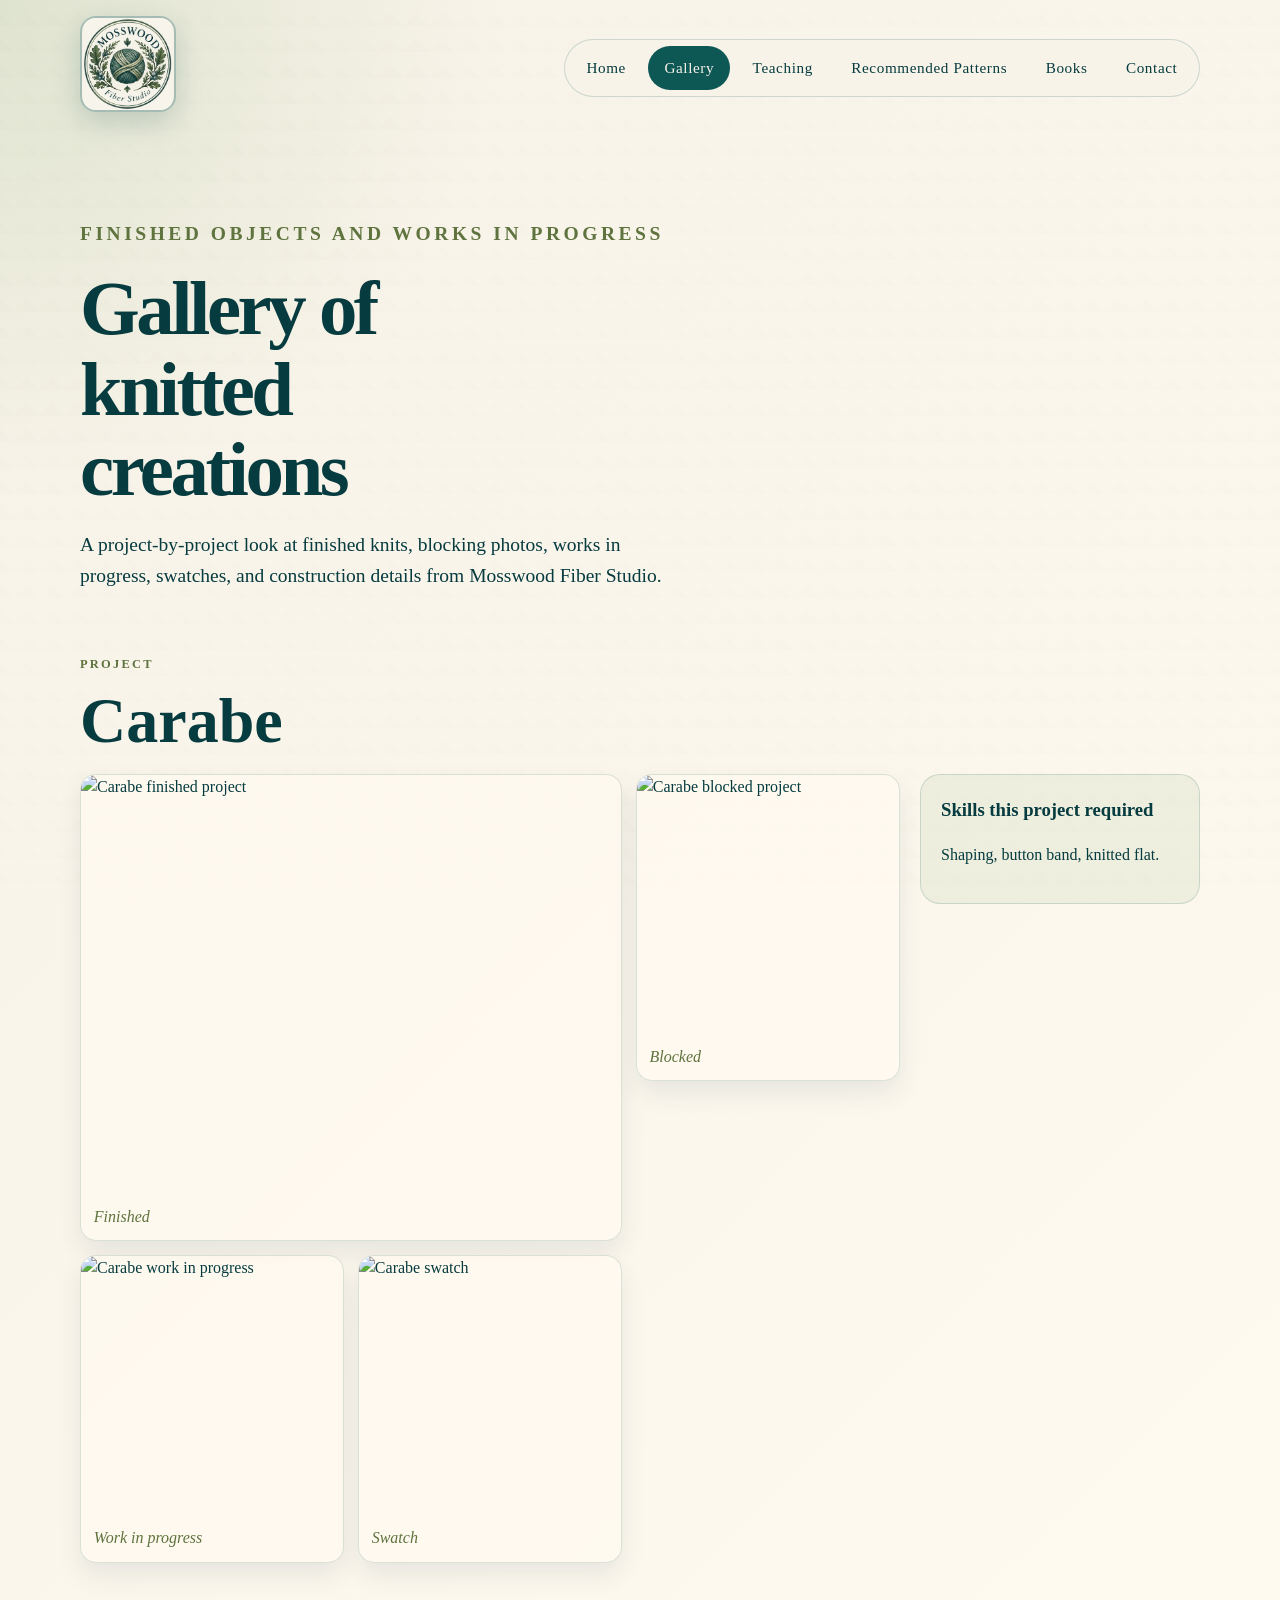
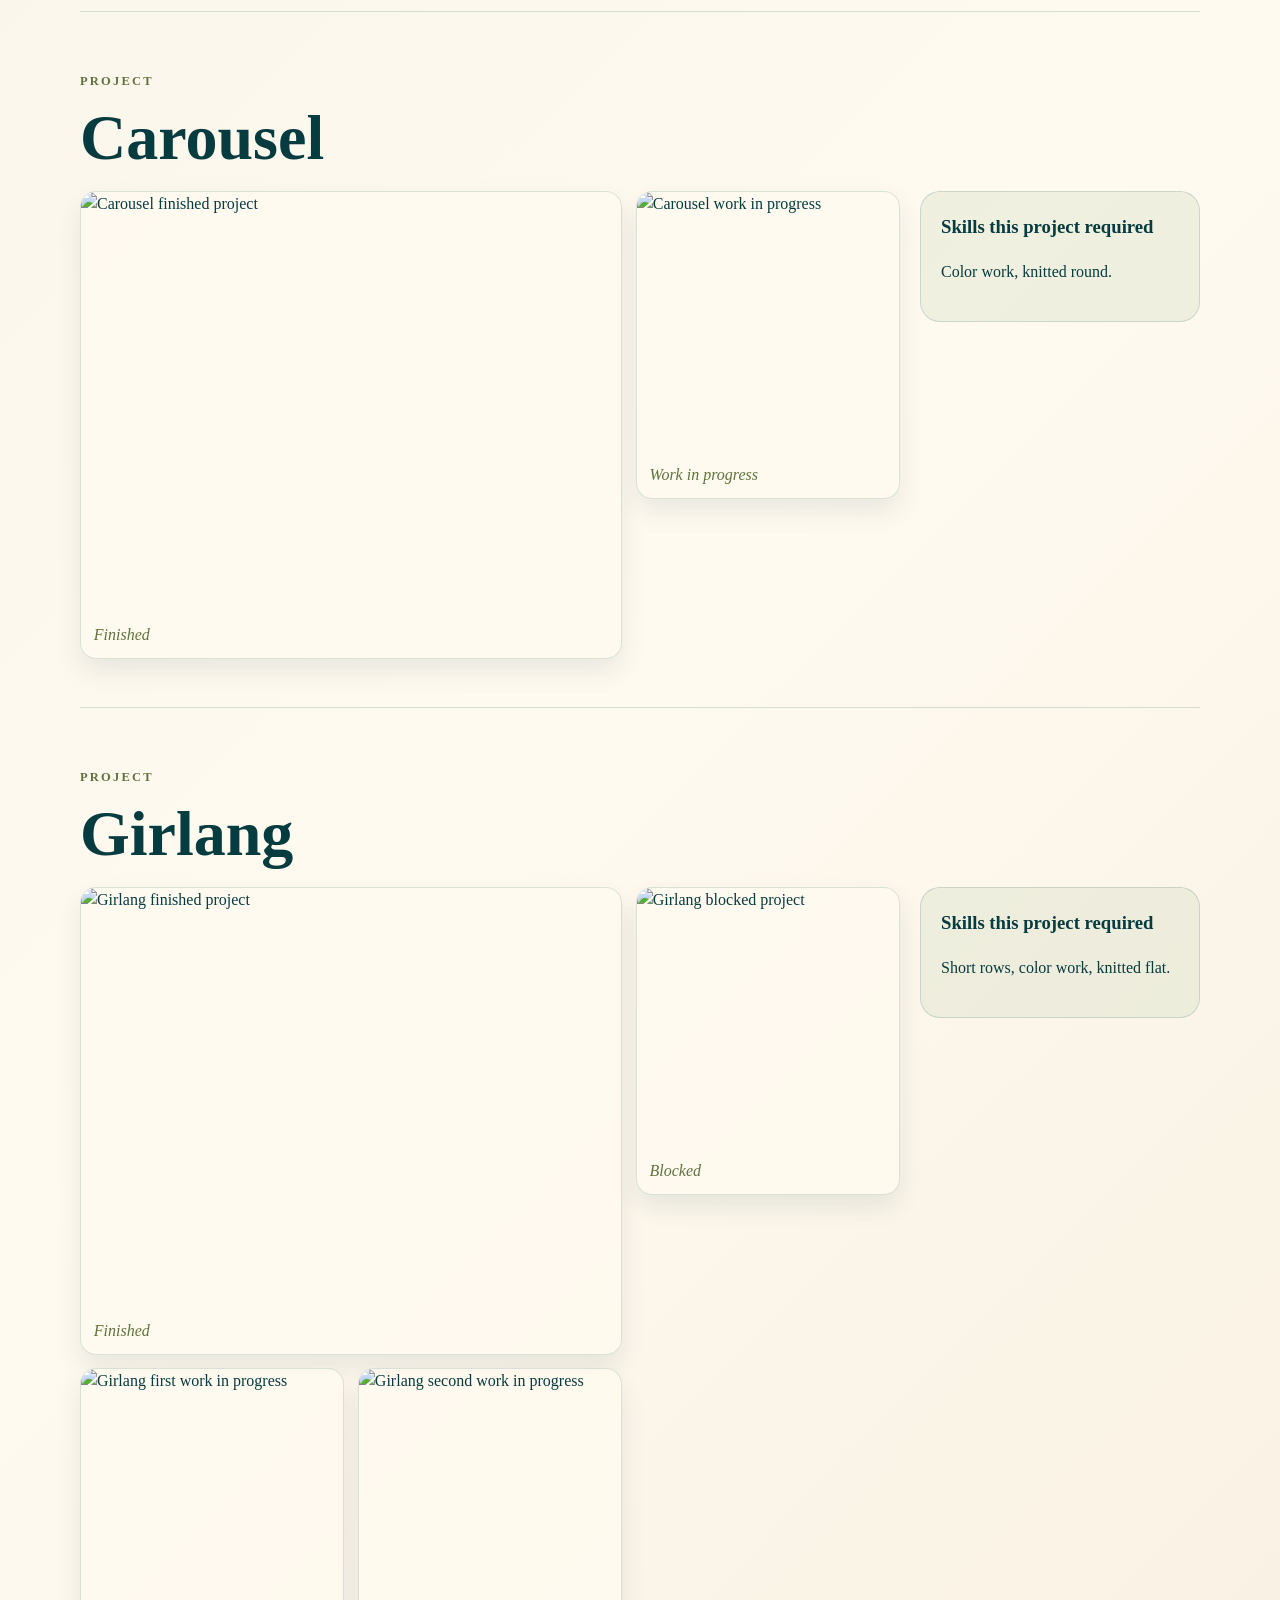
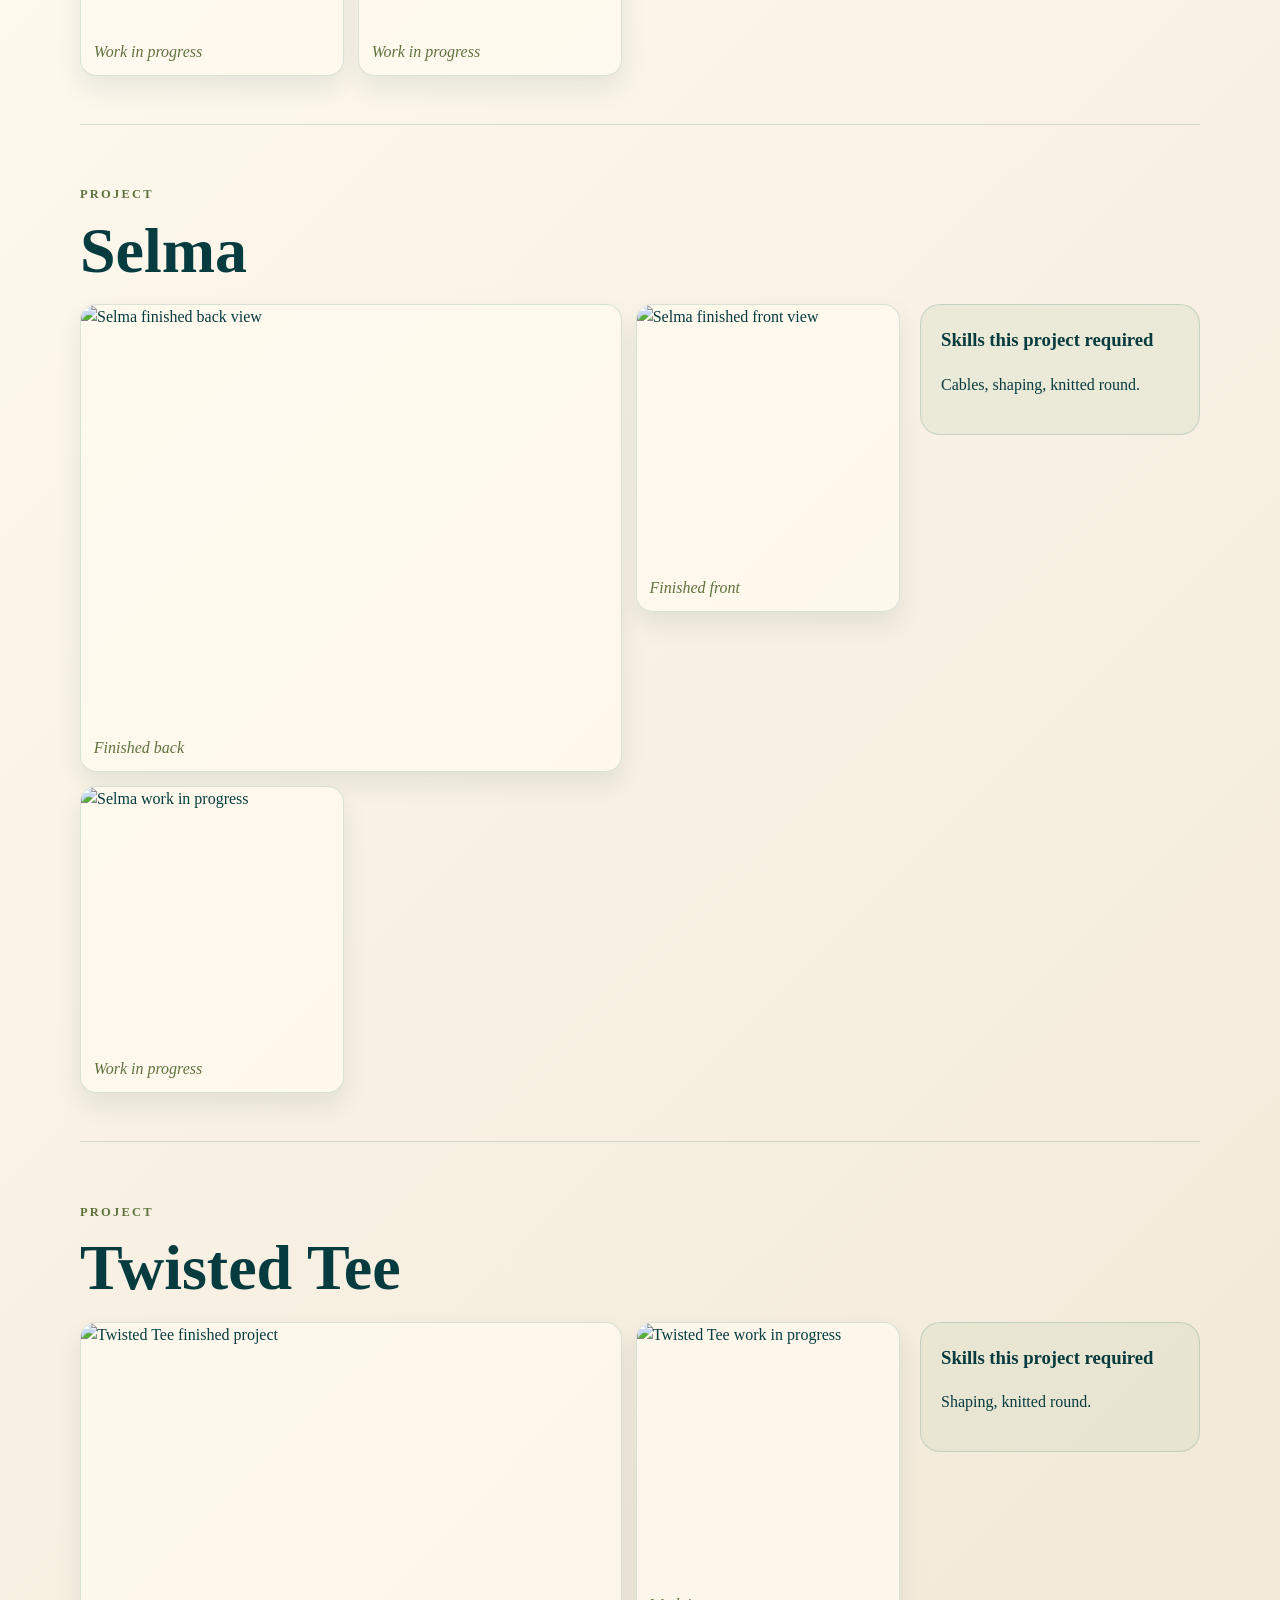
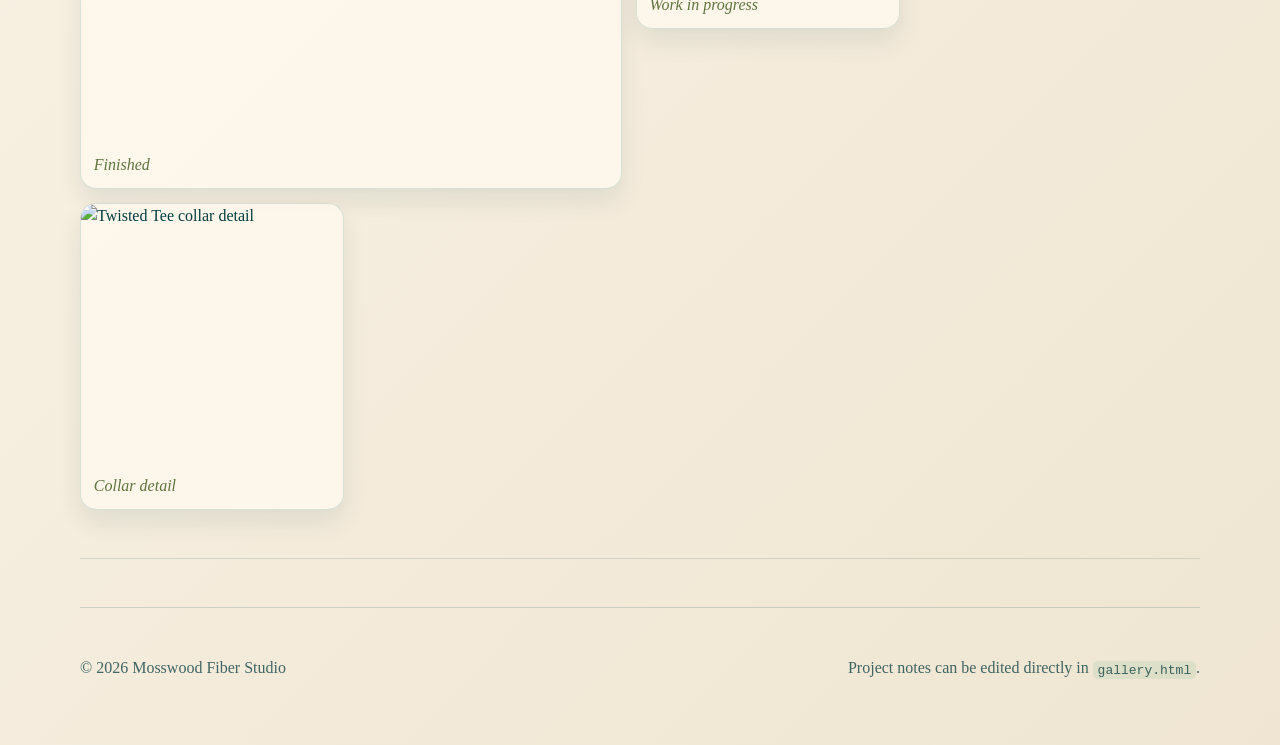
==== gallery.html @ 61875d59 "First draft" ====
<!doctype html>
<html lang="en">
  <head>
    <meta charset="utf-8">
    <meta name="viewport" content="width=device-width, initial-scale=1">
    <title>Gallery | Mosswood Fiber Studio</title>
    <meta name="description" content="Gallery of Mosswood Fiber Studio knitted creations.">
    <link rel="stylesheet" href="assets/styles.css">
  </head>
  <body>
    <header class="site-header">
      <a class="brand" href="index.html" aria-label="Mosswood Fiber Studio home">
        <img src="assets/images/mosswood-round-logo.jpg" alt="Mosswood Fiber Studio round yarn logo">
      </a>
      <button class="nav-toggle" aria-label="Navigation" onclick="document.body.classList.toggle('nav-open')">Menu</button>
      <nav class="site-nav" aria-label="Main navigation">
        <a href="index.html">Home</a>
        <a href="gallery.html" aria-current="page">Gallery</a>
        <a href="teaching.html">Teaching</a>
        <a href="recommended-patterns.html">Recommended Patterns</a>
        <a href="books.html">Books</a>
        <a href="contact.html">Contact</a>
      </nav>
    </header>

    <main class="page-shell">
      <section class="page-hero compact">
        <p class="eyebrow">Finished objects and works in progress</p>
        <h1>Gallery of knitted creations</h1>
        <p>
          A project-by-project look at finished knits, blocking photos, works in progress,
          swatches, and construction details from Mosswood Fiber Studio.
        </p>
      </section>

      <section class="project-gallery" aria-labelledby="carabe-gallery">
        <div class="project-header">
          <p class="eyebrow">Project</p>
          <h2 id="carabe-gallery">Carabe</h2>
        </div>
        <div class="project-images">
          <figure class="project-photo featured"><img src="assets/images/gallery/Carabe-final.jpeg" alt="Carabe finished project"><figcaption>Finished</figcaption></figure>
          <figure class="project-photo"><img src="assets/images/gallery/Carabe-blocked.jpeg" alt="Carabe blocked project"><figcaption>Blocked</figcaption></figure>
          <figure class="project-photo"><img src="assets/images/gallery/Carabe-wip.jpeg" alt="Carabe work in progress"><figcaption>Work in progress</figcaption></figure>
          <figure class="project-photo"><img src="assets/images/gallery/Carabe-swatch.jpeg" alt="Carabe swatch"><figcaption>Swatch</figcaption></figure>
        </div>
        <aside class="skills-note">
          <h3>Skills this project required</h3>
          <p>Shaping, button band, knitted flat.</p>
        </aside>
      </section>

      <section class="project-gallery" aria-labelledby="carousel-gallery">
        <div class="project-header">
          <p class="eyebrow">Project</p>
          <h2 id="carousel-gallery">Carousel</h2>
        </div>
        <div class="project-images">
          <figure class="project-photo featured"><img src="assets/images/gallery/Carousel-final.jpeg" alt="Carousel finished project"><figcaption>Finished</figcaption></figure>
          <figure class="project-photo"><img src="assets/images/gallery/Carousel-wip.jpeg" alt="Carousel work in progress"><figcaption>Work in progress</figcaption></figure>
        </div>
        <aside class="skills-note">
          <h3>Skills this project required</h3>
          <p>Color work, knitted round.</p>
        </aside>
      </section>

      <section class="project-gallery" aria-labelledby="girlang-gallery">
        <div class="project-header">
          <p class="eyebrow">Project</p>
          <h2 id="girlang-gallery">Girlang</h2>
        </div>
        <div class="project-images">
          <figure class="project-photo featured"><img src="assets/images/gallery/Girlang-finished.jpg" alt="Girlang finished project"><figcaption>Finished</figcaption></figure>
          <figure class="project-photo"><img src="assets/images/gallery/Girlang-blocked.jpg" alt="Girlang blocked project"><figcaption>Blocked</figcaption></figure>
          <figure class="project-photo"><img src="assets/images/gallery/Girlang-wip1.jpg" alt="Girlang first work in progress"><figcaption>Work in progress</figcaption></figure>
          <figure class="project-photo"><img src="assets/images/gallery/Girlang-wip2.jpg" alt="Girlang second work in progress"><figcaption>Work in progress</figcaption></figure>
        </div>
        <aside class="skills-note">
          <h3>Skills this project required</h3>
          <p>Short rows, color work, knitted flat.</p>
        </aside>
      </section>

      <section class="project-gallery" aria-labelledby="selma-gallery">
        <div class="project-header">
          <p class="eyebrow">Project</p>
          <h2 id="selma-gallery">Selma</h2>
        </div>
        <div class="project-images">
          <figure class="project-photo featured"><img src="assets/images/gallery/Selma-final-back.jpeg" alt="Selma finished back view"><figcaption>Finished back</figcaption></figure>
          <figure class="project-photo"><img src="assets/images/gallery/Selma-final-front.jpeg" alt="Selma finished front view"><figcaption>Finished front</figcaption></figure>
          <figure class="project-photo"><img src="assets/images/gallery/Selma-wip.jpeg" alt="Selma work in progress"><figcaption>Work in progress</figcaption></figure>
        </div>
        <aside class="skills-note">
          <h3>Skills this project required</h3>
          <p>Cables, shaping, knitted round.</p>
        </aside>
      </section>

      <section class="project-gallery" aria-labelledby="twisted-tee-gallery">
        <div class="project-header">
          <p class="eyebrow">Project</p>
          <h2 id="twisted-tee-gallery">Twisted Tee</h2>
        </div>
        <div class="project-images">
          <figure class="project-photo featured"><img src="assets/images/gallery/Twisted-tee-final.jpg" alt="Twisted Tee finished project"><figcaption>Finished</figcaption></figure>
          <figure class="project-photo"><img src="assets/images/gallery/Twisted-tee-wip.jpg" alt="Twisted Tee work in progress"><figcaption>Work in progress</figcaption></figure>
          <figure class="project-photo"><img src="assets/images/gallery/Twisted-Tee-collar.jpg" alt="Twisted Tee collar detail"><figcaption>Collar detail</figcaption></figure>
        </div>
        <aside class="skills-note">
          <h3>Skills this project required</h3>
          <p>Shaping, knitted round.</p>
        </aside>
      </section>
    </main>

    <footer class="site-footer">
      <p>&copy; <span id="year"></span> Mosswood Fiber Studio</p>
      <p>Project notes can be edited directly in <code>gallery.html</code>.</p>
    </footer>
    <script>document.getElementById('year').textContent = new Date().getFullYear()</script>
  </body>
</html>
---- assets/styles.css ----
:root {
  --ink: #063b3f;
  --deep-teal: #0d5755;
  --moss: #5f733e;
  --lichen: #cad7bb;
  --sage: #879b72;
  --cream: #f7f2e8;
  --warm-wool: #efe5d2;
  --shadow: rgba(6, 59, 63, 0.18);
  --max-width: 1120px;
}

* { box-sizing: border-box; }

body {
  margin: 0;
  color: var(--ink);
  background:
    radial-gradient(circle at top left, rgba(202, 215, 187, 0.55), transparent 32rem),
    linear-gradient(135deg, var(--cream), #fffaf0 42%, var(--warm-wool));
  font-family: Georgia, "Times New Roman", serif;
  line-height: 1.55;
}

body::before {
  content: "";
  position: fixed;
  inset: 0;
  pointer-events: none;
  opacity: 0.22;
  background-image:
    linear-gradient(45deg, rgba(13, 87, 85, 0.05) 25%, transparent 25%),
    linear-gradient(-45deg, rgba(95, 115, 62, 0.05) 25%, transparent 25%);
  background-size: 26px 26px;
  z-index: -1;
}

a { color: var(--deep-teal); }

.site-header {
  width: min(var(--max-width), calc(100% - 2rem));
  margin: 0 auto;
  padding: 1rem 0;
  display: flex;
  align-items: center;
  justify-content: space-between;
  gap: 1rem;
}

.brand img {
  width: 96px;
  height: 96px;
  object-fit: contain;
  border-radius: 1rem;
  border: 2px solid rgba(13, 87, 85, 0.35);
  background: var(--cream);
  box-shadow: 0 10px 28px var(--shadow);
}

.site-nav {
  display: flex;
  gap: 0.4rem;
  padding: 0.35rem;
  border: 1px solid rgba(13, 87, 85, 0.18);
  border-radius: 999px;
  background: rgba(247, 242, 232, 0.78);
  backdrop-filter: blur(12px);
}

.site-nav a {
  text-decoration: none;
  color: var(--ink);
  padding: 0.65rem 1rem;
  border-radius: 999px;
  font-size: 0.95rem;
  letter-spacing: 0.04em;
}

.site-nav a:hover,
.site-nav a[aria-current="page"] {
  background: var(--deep-teal);
  color: var(--cream);
}

.nav-toggle { display: none; }

.hero,
.page-shell {
  width: min(var(--max-width), calc(100% - 2rem));
  margin: 0 auto;
}

.hero {
  min-height: 72vh;
  display: grid;
  grid-template-columns: 1fr minmax(280px, 430px);
  gap: 3rem;
  align-items: center;
  padding: 4rem 0;
}

.eyebrow {
  text-transform: uppercase;
  letter-spacing: 0.18em;
  font-size: 0.78rem;
  color: var(--moss);
  font-weight: 700;
}

h1,
h2 {
  line-height: 1.05;
  margin: 0;
}

h1 {
  font-size: clamp(2.6rem, 6vw, 5.25rem);
  max-width: 12ch;
  letter-spacing: -0.045em;
}

.hero-copy p:not(.eyebrow),
.page-hero p {
  font-size: 1.22rem;
  max-width: 60ch;
}

.hero-actions {
  display: flex;
  gap: 1rem;
  flex-wrap: wrap;
  margin-top: 2rem;
}

.button {
  display: inline-flex;
  align-items: center;
  justify-content: center;
  padding: 0.9rem 1.2rem;
  border-radius: 999px;
  color: var(--cream);
  background: var(--deep-teal);
  text-decoration: none;
  box-shadow: 0 12px 24px var(--shadow);
}

.button.secondary {
  color: var(--ink);
  background: transparent;
  border: 1px solid rgba(13, 87, 85, 0.32);
}

.hero-art {
  position: relative;
  display: grid;
  place-items: center;
}

.hero-art::before {
  content: "";
  position: absolute;
  width: 78%;
  aspect-ratio: 1;
  border-radius: 50%;
  background: radial-gradient(circle, rgba(202, 215, 187, 0.8), transparent 70%);
}

.hero-art img,
.feature-band img,
.teaching-hero img {
  position: relative;
  max-width: 100%;
  border-radius: 1.25rem;
  object-fit: contain;
  filter: drop-shadow(0 18px 28px var(--shadow));
}

.intro-grid {
  width: min(var(--max-width), calc(100% - 2rem));
  margin: 0 auto 4rem;
  display: grid;
  grid-template-columns: repeat(3, 1fr);
  gap: 1rem;
}

.intro-grid article,
.gallery-card,
.event-card,
.feature-band {
  background: rgba(255, 250, 240, 0.76);
  border: 1px solid rgba(13, 87, 85, 0.15);
  box-shadow: 0 18px 38px rgba(6, 59, 63, 0.08);
}

.stacked-feature {
  margin-top: -2rem;
}

.intro-grid article {
  padding: 1.5rem;
  border-radius: 1.5rem;
}

.stitch-mark {
  display: inline-grid;
  place-items: center;
  width: 2.6rem;
  height: 2.6rem;
  margin-bottom: 1.2rem;
  border-radius: 50%;
  color: var(--cream);
  background: var(--moss);
  font-size: 0.8rem;
}

.feature-band {
  width: min(var(--max-width), calc(100% - 2rem));
  margin: 0 auto 4rem;
  display: grid;
  grid-template-columns: 1fr 230px;
  gap: 2rem;
  align-items: center;
  padding: 2rem;
  border-radius: 2rem;
}

.page-hero {
  padding: 4rem 0 2rem;
}

.page-hero.compact h1 { max-width: 12ch; }

.teaching-hero {
  display: grid;
  grid-template-columns: 1fr 210px;
  gap: 2rem;
  align-items: center;
}

.gallery-grid {
  display: grid;
  grid-template-columns: repeat(3, 1fr);
  gap: 1rem;
  padding-bottom: 4rem;
}

.project-gallery {
  display: grid;
  grid-template-columns: minmax(0, 1fr) 280px;
  gap: 1.25rem;
  margin-bottom: 3rem;
  padding-bottom: 3rem;
  border-bottom: 1px solid rgba(13, 87, 85, 0.16);
}

.project-header {
  grid-column: 1 / -1;
}

.project-header h2 {
  font-size: clamp(2rem, 5vw, 4rem);
}

.project-images {
  display: grid;
  grid-template-columns: repeat(3, 1fr);
  gap: 0.85rem;
  align-items: start;
}

.project-photo {
  margin: 0;
  overflow: hidden;
  border-radius: 1rem;
  background: rgba(255, 250, 240, 0.76);
  border: 1px solid rgba(13, 87, 85, 0.15);
  box-shadow: 0 12px 26px rgba(6, 59, 63, 0.09);
}

.project-photo.featured {
  grid-column: span 2;
}

.project-photo img {
  width: 100%;
  height: 260px;
  object-fit: cover;
  display: block;
}

.project-photo.featured img {
  height: 420px;
}

.project-photo figcaption {
  padding: 0.65rem 0.8rem;
  color: var(--moss);
  font-style: italic;
}

.skills-note {
  align-self: start;
  padding: 1.25rem;
  border-radius: 1.25rem;
  background: rgba(202, 215, 187, 0.28);
  border: 1px solid rgba(13, 87, 85, 0.16);
}

.skills-note h3 {
  margin-top: 0;
}

.gallery-card,
.event-card {
  border-radius: 1.6rem;
  padding: 1rem;
}

.gallery-card h2,
.event-card h2 { margin-top: 1rem; }

.placeholder-swatch {
  min-height: 230px;
  border-radius: 1.1rem;
  border: 1px solid rgba(13, 87, 85, 0.12);
  background-color: var(--lichen);
}

.placeholder-swatch.cable {
  background:
    radial-gradient(ellipse at 20% 50%, rgba(13,87,85,.24), transparent 34%),
    repeating-linear-gradient(90deg, var(--deep-teal), var(--deep-teal) 12px, var(--sage) 12px, var(--sage) 22px, var(--cream) 22px, var(--cream) 31px);
}

.placeholder-swatch.rib {
  background: repeating-linear-gradient(90deg, var(--ink) 0 9px, var(--deep-teal) 9px 18px, var(--lichen) 18px 27px);
}

.placeholder-swatch.lace {
  background:
    radial-gradient(circle at 24px 24px, var(--cream) 0 6px, transparent 7px),
    radial-gradient(circle at 48px 48px, rgba(6,59,63,.22) 0 5px, transparent 6px),
    var(--sage);
  background-size: 72px 72px;
}

.placeholder-swatch.garter {
  background: repeating-linear-gradient(0deg, var(--warm-wool), var(--warm-wool) 8px, var(--lichen) 8px, var(--lichen) 15px);
}

.placeholder-swatch.colorwork {
  background:
    conic-gradient(from 45deg, var(--deep-teal) 0 25%, var(--moss) 0 50%, var(--cream) 0 75%, var(--sage) 0);
  background-size: 42px 42px;
}

.add-card img {
  width: 100%;
  max-height: 230px;
  object-fit: cover;
  border-radius: 1.1rem;
}

.events-list {
  display: grid;
  gap: 1rem;
  padding-bottom: 4rem;
}

.pattern-section {
  padding-bottom: 2.5rem;
}

.section-heading {
  max-width: 760px;
  margin-bottom: 1rem;
}

.section-heading h2 {
  font-size: clamp(2rem, 4vw, 3.25rem);
}

.pattern-list {
  display: grid;
  grid-template-columns: repeat(2, 1fr);
  gap: 1rem;
}

.pattern-card {
  display: grid;
  grid-template-columns: 150px 1fr;
  gap: 1rem;
  align-items: start;
  padding: 1.5rem;
  border-radius: 1.5rem;
  background: rgba(255, 250, 240, 0.76);
  border: 1px solid rgba(13, 87, 85, 0.15);
  box-shadow: 0 18px 38px rgba(6, 59, 63, 0.08);
}

.book-list {
  display: grid;
  gap: 1rem;
  padding-bottom: 4rem;
}

.book-card {
  display: grid;
  grid-template-columns: 130px 1fr;
  gap: 1rem;
  padding: 1.5rem;
  border-radius: 1.5rem;
  background: rgba(255, 250, 240, 0.76);
  border: 1px solid rgba(13, 87, 85, 0.15);
  box-shadow: 0 18px 38px rgba(6, 59, 63, 0.08);
}

.book-card h2 {
  margin-top: 0;
}

.book-cover-placeholder {
  min-height: 170px;
  display: grid;
  place-items: center;
  border-radius: 0.6rem;
  color: rgba(6, 59, 63, 0.62);
  background: linear-gradient(135deg, var(--deep-teal), var(--moss));
  border: 4px solid var(--warm-wool);
  box-shadow: inset 0 0 0 1px rgba(255,255,255,.35);
  color: var(--cream);
  font-style: italic;
}

.affiliate-note {
  padding: 1rem;
  border-left: 4px solid var(--moss);
  background: rgba(202, 215, 187, 0.32);
  font-size: 1rem !important;
}

.contact-layout {
  display: grid;
  grid-template-columns: minmax(280px, 0.9fr) 1.1fr;
  gap: 1.25rem;
  padding-bottom: 4rem;
}

.contact-form,
.bio-card {
  padding: 1.5rem;
  border-radius: 1.5rem;
  background: rgba(255, 250, 240, 0.78);
  border: 1px solid rgba(13, 87, 85, 0.15);
  box-shadow: 0 18px 38px rgba(6, 59, 63, 0.08);
}

.contact-form {
  display: grid;
  gap: 0.75rem;
}

.contact-card h2 {
  margin-top: 0;
}

.contact-email {
  padding: 1rem;
  border-radius: 1rem;
  background: rgba(202, 215, 187, 0.36);
  border: 1px solid rgba(13, 87, 85, 0.16);
  font-size: clamp(1.2rem, 3vw, 1.8rem);
  letter-spacing: 0.03em;
}

.contact-email span {
  color: var(--moss);
  font-style: italic;
}

.contact-form label {
  font-weight: 700;
  color: var(--ink);
}

.contact-form input,
.contact-form select,
.contact-form textarea {
  width: 100%;
  padding: 0.85rem 0.9rem;
  border: 1px solid rgba(13, 87, 85, 0.28);
  border-radius: 0.8rem;
  background: rgba(255,255,255,0.72);
  color: var(--ink);
  font: inherit;
}

.contact-form textarea {
  resize: vertical;
}

.ravelry-id {
  margin-top: 1.25rem;
  padding-top: 1rem;
  border-top: 1px solid rgba(13, 87, 85, 0.16);
}

.pattern-card h3 {
  margin: 0;
  font-size: 1.35rem;
}

.pattern-photo-placeholder {
  min-height: 150px;
  display: grid;
  place-items: center;
  border-radius: 1rem;
  color: rgba(6, 59, 63, 0.62);
  background:
    repeating-linear-gradient(45deg, rgba(13, 87, 85, 0.12) 0 10px, rgba(202, 215, 187, 0.5) 10px 20px),
    var(--warm-wool);
  border: 1px dashed rgba(13, 87, 85, 0.28);
  font-style: italic;
}

.teaching-note {
  margin: -2rem 0 4rem;
  padding: 2rem;
  border-radius: 1.5rem;
  background: rgba(202, 215, 187, 0.28);
  border: 1px solid rgba(13, 87, 85, 0.16);
}

.event-card {
  display: grid;
  grid-template-columns: 110px 1fr;
  gap: 1.25rem;
  align-items: start;
}

.event-date {
  min-height: 96px;
  display: grid;
  place-items: center;
  border-radius: 1rem;
  color: var(--cream);
  background: linear-gradient(135deg, var(--deep-teal), var(--moss));
  text-align: center;
}

.event-date span,
.event-date strong { display: block; }
.event-meta { color: var(--moss); font-style: italic; }

.site-footer {
  width: min(var(--max-width), calc(100% - 2rem));
  margin: 0 auto;
  padding: 2rem 0 3rem;
  display: flex;
  justify-content: space-between;
  gap: 1rem;
  color: rgba(6, 59, 63, 0.76);
  border-top: 1px solid rgba(13, 87, 85, 0.18);
}

code {
  padding: 0.1rem 0.3rem;
  border-radius: 0.3rem;
  background: rgba(202, 215, 187, 0.5);
}

@media (max-width: 820px) {
  .nav-toggle {
    display: inline-flex;
    border: 1px solid rgba(13,87,85,.24);
    border-radius: 999px;
    padding: .6rem .85rem;
    background: var(--cream);
    color: var(--ink);
  }

  .site-nav {
    position: absolute;
    top: 5.7rem;
    right: 1rem;
    flex-direction: column;
    min-width: 190px;
    transform: scale(0.96);
    opacity: 0;
    pointer-events: none;
    transition: 160ms ease;
    z-index: 2;
  }

  .nav-open .site-nav {
    transform: scale(1);
    opacity: 1;
    pointer-events: auto;
  }

  .hero,
  .feature-band,
  .teaching-hero,
  .intro-grid,
  .gallery-grid,
  .project-gallery,
  .project-images,
  .pattern-list,
  .pattern-card,
  .book-card,
  .contact-layout,
  .event-card {
    grid-template-columns: 1fr;
  }

  .hero { padding-top: 2rem; }
  h1 { font-size: clamp(2.8rem, 15vw, 4.8rem); }
  .site-footer { flex-direction: column; }
}
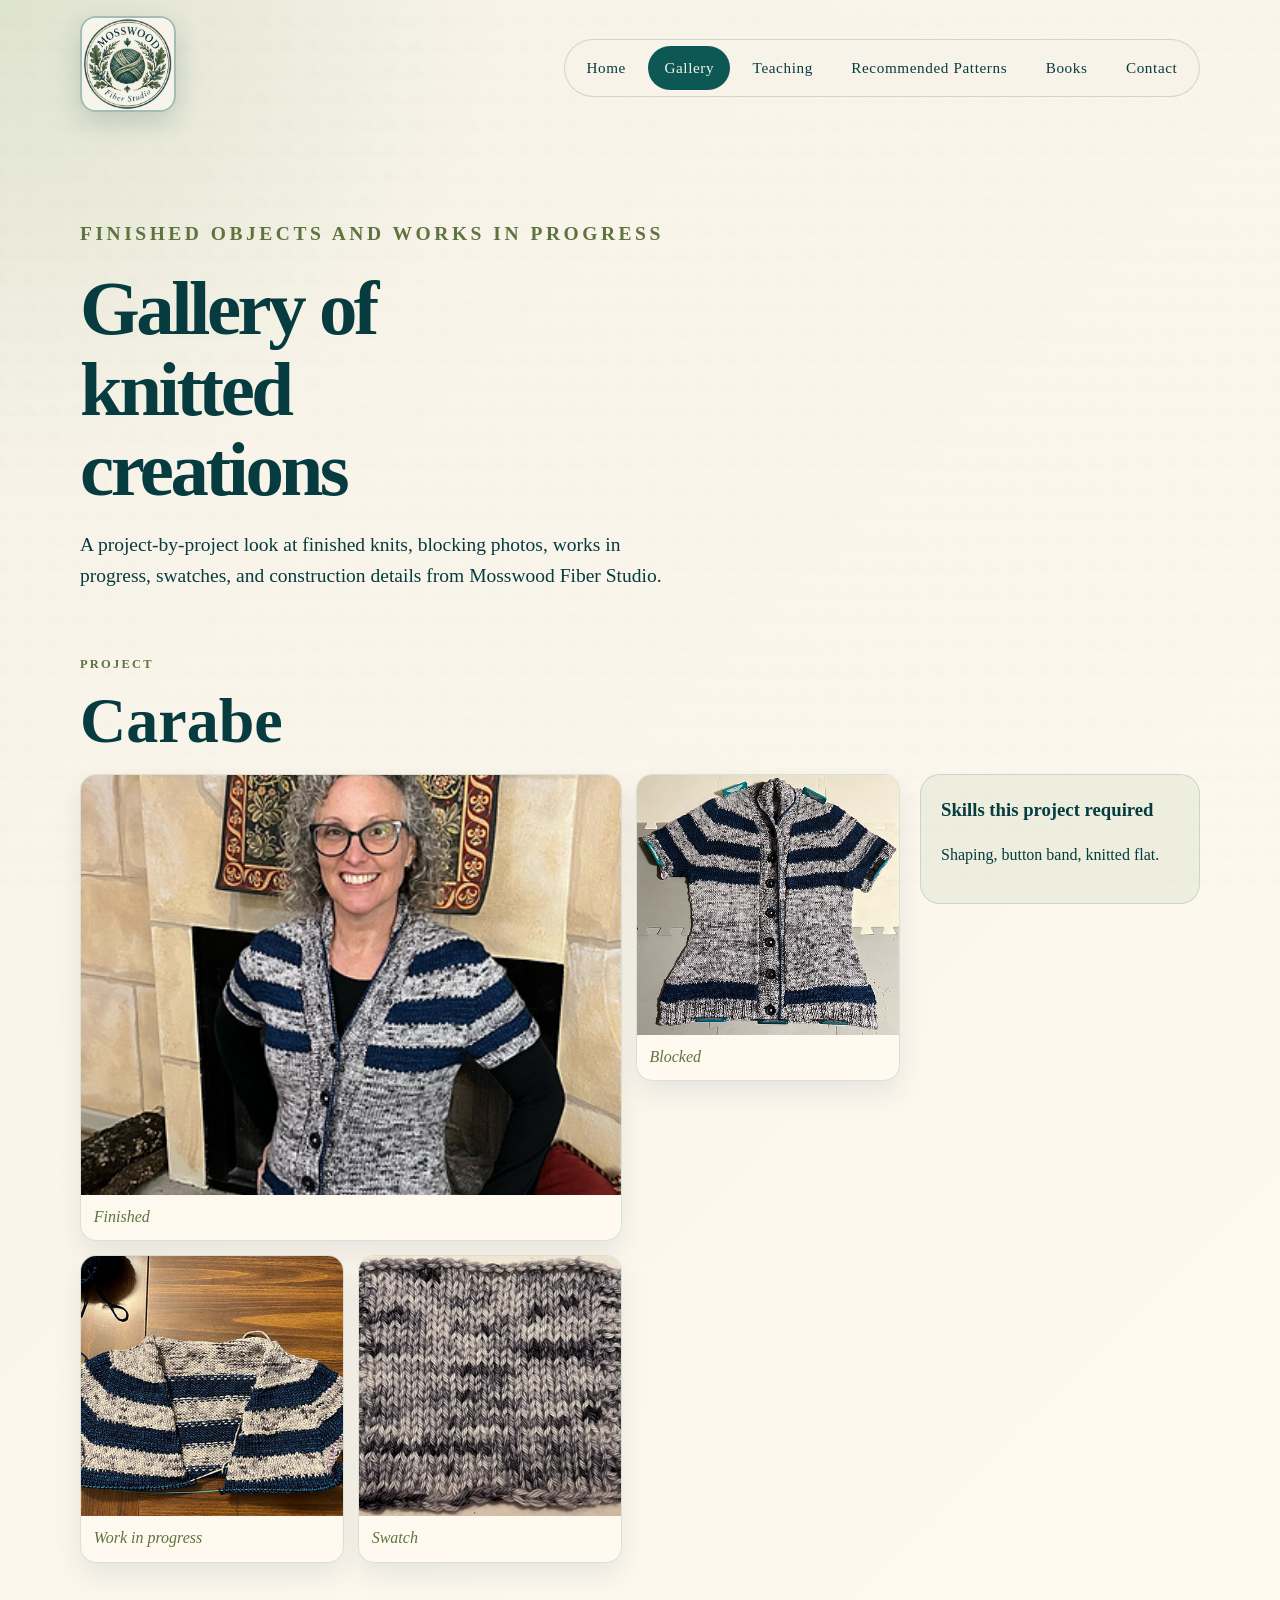
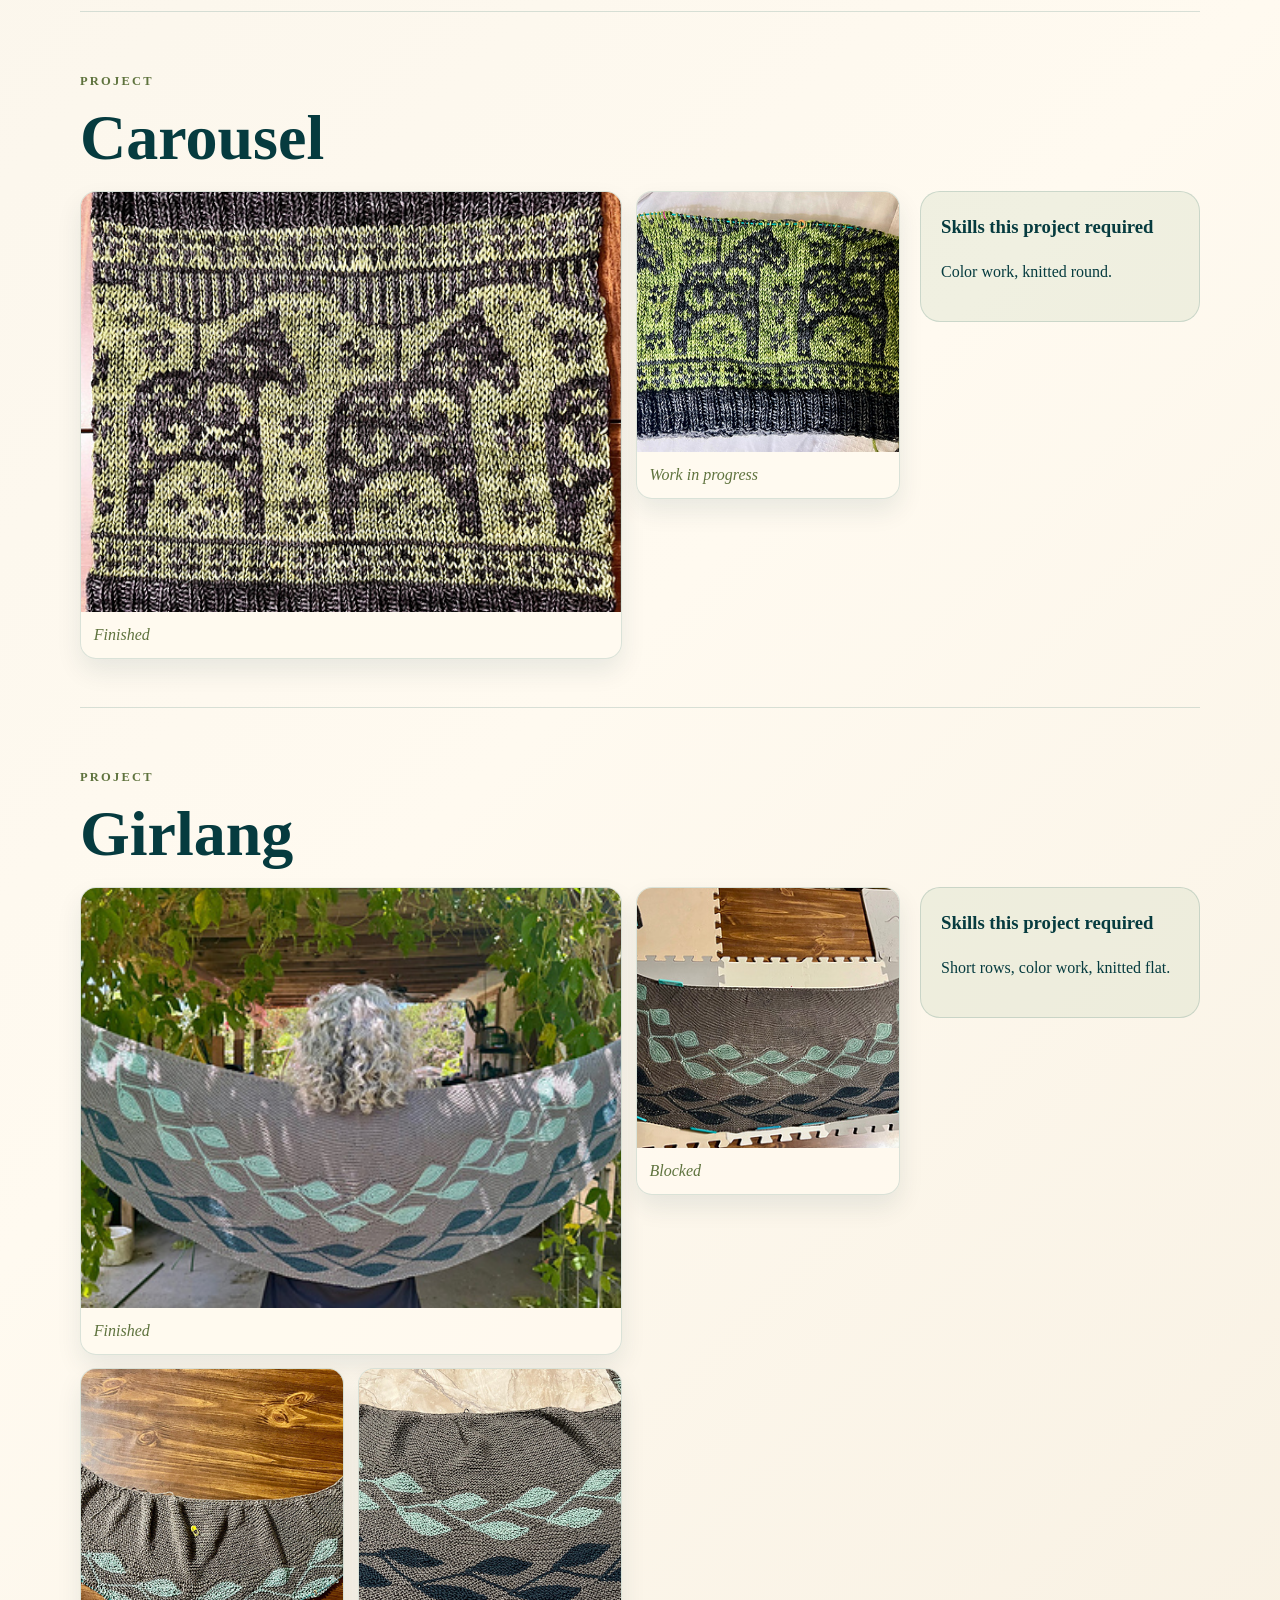
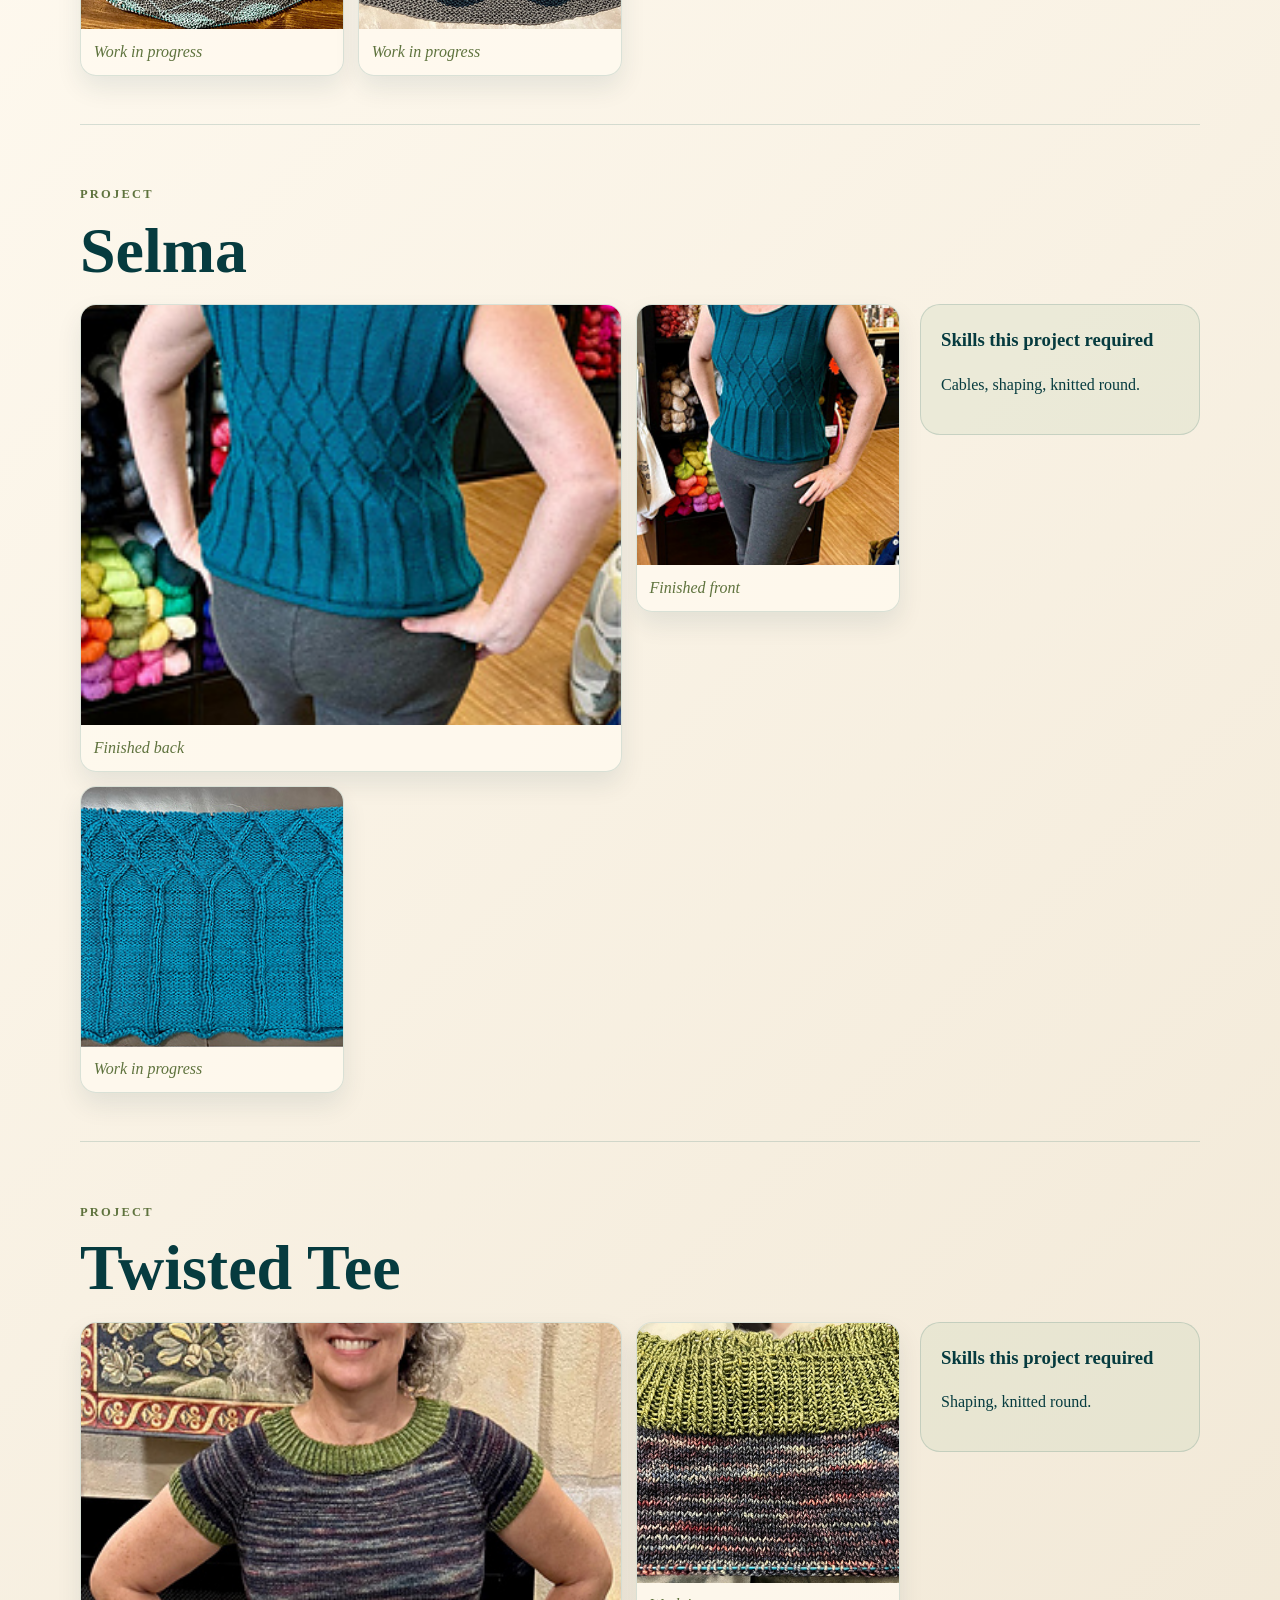
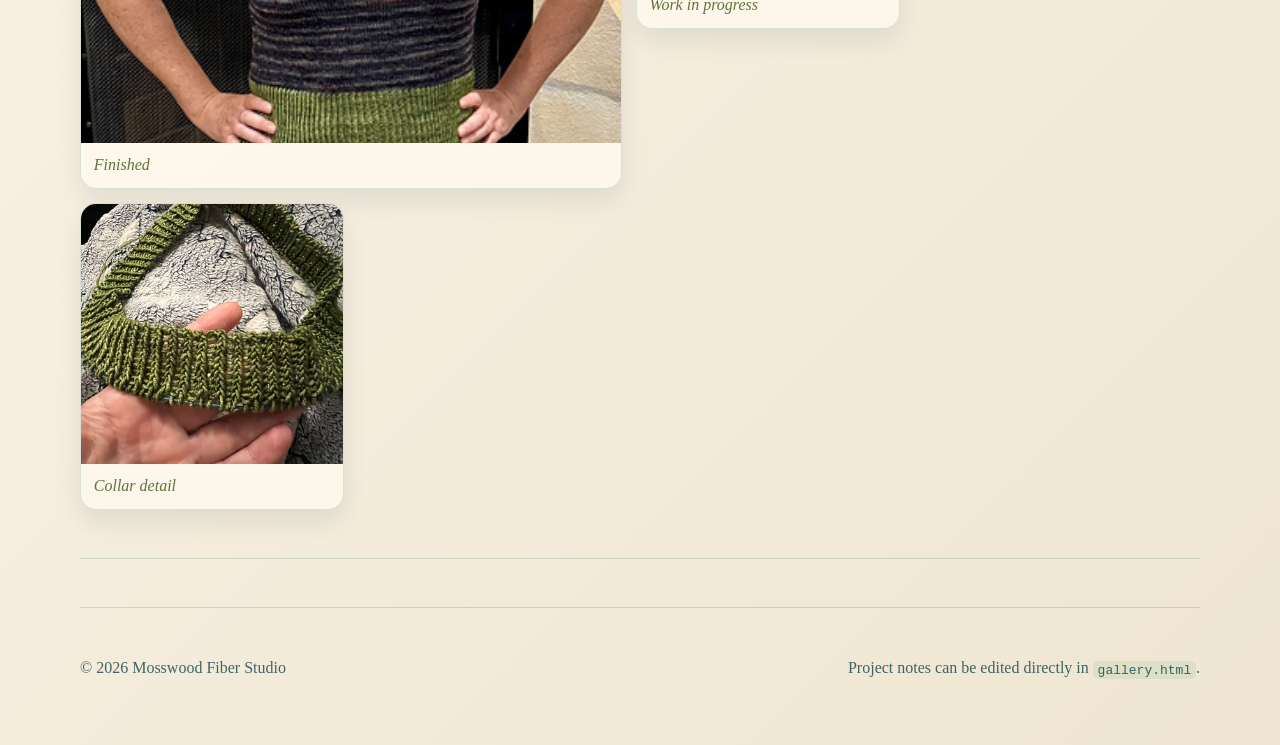
==== commit 7116cd26: "Fixes image pathnames" ====
--- a/gallery.html
+++ b/gallery.html
@@ -39,10 +39,10 @@
           <h2 id="carabe-gallery">Carabe</h2>
         </div>
         <div class="project-images">
-          <figure class="project-photo featured"><img src="assets/images/gallery/Carabe-final.jpeg" alt="Carabe finished project"><figcaption>Finished</figcaption></figure>
-          <figure class="project-photo"><img src="assets/images/gallery/Carabe-blocked.jpeg" alt="Carabe blocked project"><figcaption>Blocked</figcaption></figure>
-          <figure class="project-photo"><img src="assets/images/gallery/Carabe-wip.jpeg" alt="Carabe work in progress"><figcaption>Work in progress</figcaption></figure>
-          <figure class="project-photo"><img src="assets/images/gallery/Carabe-swatch.jpeg" alt="Carabe swatch"><figcaption>Swatch</figcaption></figure>
+          <figure class="project-photo featured"><img src="assets/images/Gallery/Carabe-final.jpeg" alt="Carabe finished project"><figcaption>Finished</figcaption></figure>
+          <figure class="project-photo"><img src="assets/images/Gallery/Carabe-blocked.jpeg" alt="Carabe blocked project"><figcaption>Blocked</figcaption></figure>
+          <figure class="project-photo"><img src="assets/images/Gallery/Carabe-wip.jpeg" alt="Carabe work in progress"><figcaption>Work in progress</figcaption></figure>
+          <figure class="project-photo"><img src="assets/images/Gallery/Carabe-swatch.jpeg" alt="Carabe swatch"><figcaption>Swatch</figcaption></figure>
         </div>
         <aside class="skills-note">
           <h3>Skills this project required</h3>
@@ -56,8 +56,8 @@
           <h2 id="carousel-gallery">Carousel</h2>
         </div>
         <div class="project-images">
-          <figure class="project-photo featured"><img src="assets/images/gallery/Carousel-final.jpeg" alt="Carousel finished project"><figcaption>Finished</figcaption></figure>
-          <figure class="project-photo"><img src="assets/images/gallery/Carousel-wip.jpeg" alt="Carousel work in progress"><figcaption>Work in progress</figcaption></figure>
+          <figure class="project-photo featured"><img src="assets/images/Gallery/Carousel-final.jpeg" alt="Carousel finished project"><figcaption>Finished</figcaption></figure>
+          <figure class="project-photo"><img src="assets/images/Gallery/Carousel-wip.jpeg" alt="Carousel work in progress"><figcaption>Work in progress</figcaption></figure>
         </div>
         <aside class="skills-note">
           <h3>Skills this project required</h3>
@@ -71,10 +71,10 @@
           <h2 id="girlang-gallery">Girlang</h2>
         </div>
         <div class="project-images">
-          <figure class="project-photo featured"><img src="assets/images/gallery/Girlang-finished.jpg" alt="Girlang finished project"><figcaption>Finished</figcaption></figure>
-          <figure class="project-photo"><img src="assets/images/gallery/Girlang-blocked.jpg" alt="Girlang blocked project"><figcaption>Blocked</figcaption></figure>
-          <figure class="project-photo"><img src="assets/images/gallery/Girlang-wip1.jpg" alt="Girlang first work in progress"><figcaption>Work in progress</figcaption></figure>
-          <figure class="project-photo"><img src="assets/images/gallery/Girlang-wip2.jpg" alt="Girlang second work in progress"><figcaption>Work in progress</figcaption></figure>
+          <figure class="project-photo featured"><img src="assets/images/Gallery/Girlang-finished.jpg" alt="Girlang finished project"><figcaption>Finished</figcaption></figure>
+          <figure class="project-photo"><img src="assets/images/Gallery/Girlang-blocked.jpg" alt="Girlang blocked project"><figcaption>Blocked</figcaption></figure>
+          <figure class="project-photo"><img src="assets/images/Gallery/Girlang-wip1.jpg" alt="Girlang first work in progress"><figcaption>Work in progress</figcaption></figure>
+          <figure class="project-photo"><img src="assets/images/Gallery/Girlang-wip2.jpg" alt="Girlang second work in progress"><figcaption>Work in progress</figcaption></figure>
         </div>
         <aside class="skills-note">
           <h3>Skills this project required</h3>
@@ -88,9 +88,9 @@
           <h2 id="selma-gallery">Selma</h2>
         </div>
         <div class="project-images">
-          <figure class="project-photo featured"><img src="assets/images/gallery/Selma-final-back.jpeg" alt="Selma finished back view"><figcaption>Finished back</figcaption></figure>
-          <figure class="project-photo"><img src="assets/images/gallery/Selma-final-front.jpeg" alt="Selma finished front view"><figcaption>Finished front</figcaption></figure>
-          <figure class="project-photo"><img src="assets/images/gallery/Selma-wip.jpeg" alt="Selma work in progress"><figcaption>Work in progress</figcaption></figure>
+          <figure class="project-photo featured"><img src="assets/images/Gallery/Selma-final-back.jpeg" alt="Selma finished back view"><figcaption>Finished back</figcaption></figure>
+          <figure class="project-photo"><img src="assets/images/Gallery/Selma-final-front.jpeg" alt="Selma finished front view"><figcaption>Finished front</figcaption></figure>
+          <figure class="project-photo"><img src="assets/images/Gallery/Selma-wip.jpeg" alt="Selma work in progress"><figcaption>Work in progress</figcaption></figure>
         </div>
         <aside class="skills-note">
           <h3>Skills this project required</h3>
@@ -104,9 +104,9 @@
           <h2 id="twisted-tee-gallery">Twisted Tee</h2>
         </div>
         <div class="project-images">
-          <figure class="project-photo featured"><img src="assets/images/gallery/Twisted-tee-final.jpg" alt="Twisted Tee finished project"><figcaption>Finished</figcaption></figure>
-          <figure class="project-photo"><img src="assets/images/gallery/Twisted-tee-wip.jpg" alt="Twisted Tee work in progress"><figcaption>Work in progress</figcaption></figure>
-          <figure class="project-photo"><img src="assets/images/gallery/Twisted-Tee-collar.jpg" alt="Twisted Tee collar detail"><figcaption>Collar detail</figcaption></figure>
+          <figure class="project-photo featured"><img src="assets/images/Gallery/Twisted-tee-final.jpg" alt="Twisted Tee finished project"><figcaption>Finished</figcaption></figure>
+          <figure class="project-photo"><img src="assets/images/Gallery/Twisted-tee-wip.jpg" alt="Twisted Tee work in progress"><figcaption>Work in progress</figcaption></figure>
+          <figure class="project-photo"><img src="assets/images/Gallery/Twisted-Tee-collar.jpg" alt="Twisted Tee collar detail"><figcaption>Collar detail</figcaption></figure>
         </div>
         <aside class="skills-note">
           <h3>Skills this project required</h3>
